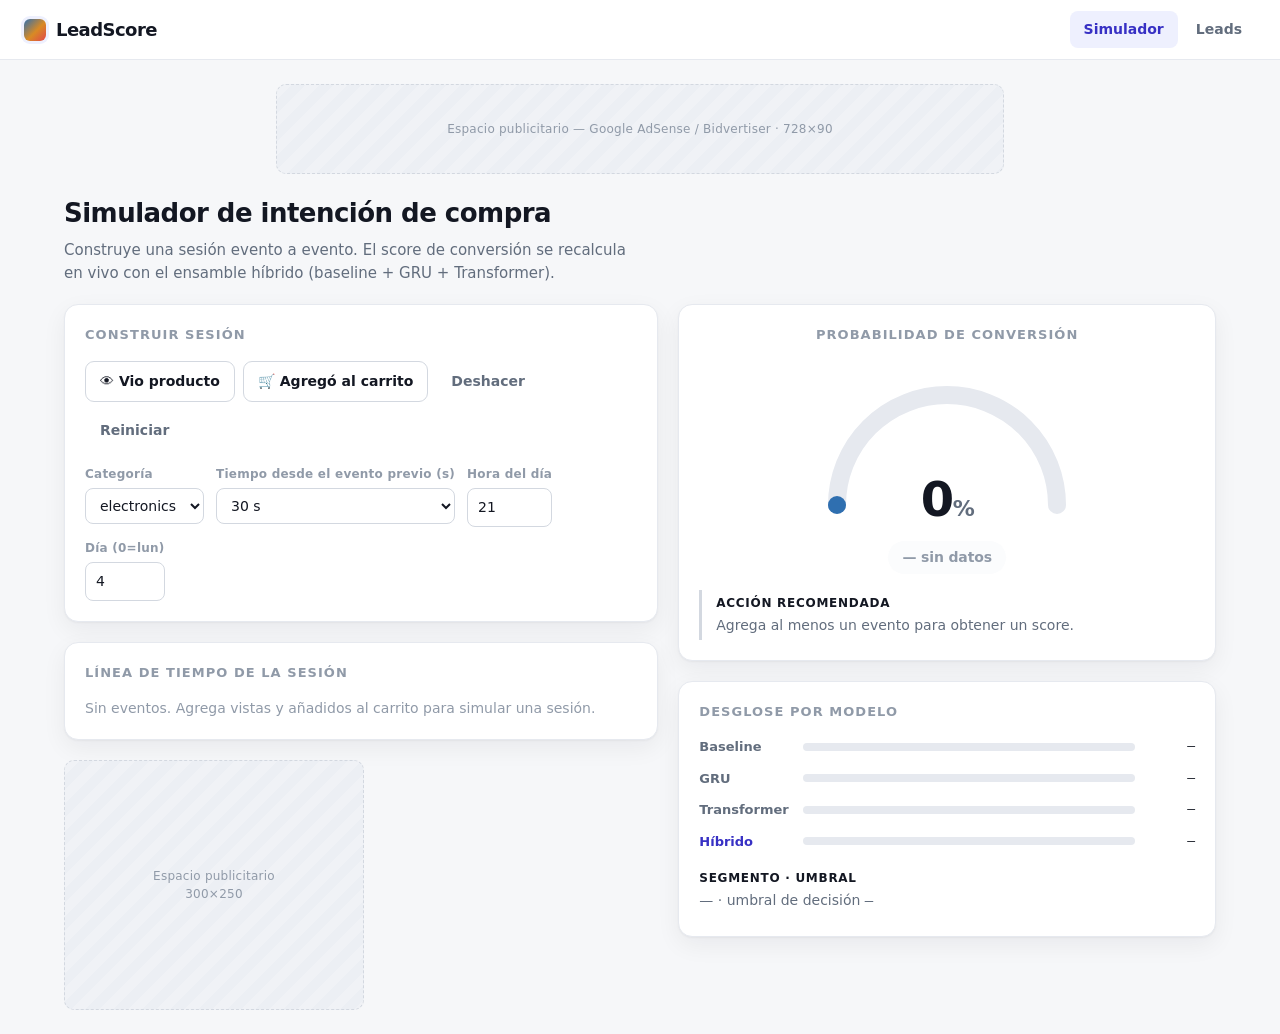
==== frontend/static/index.html @ fb284355 "M6 — frontend + docker-compose - frontend/static: simulador (index.html) con gauge de intención en v" ====
<!DOCTYPE html>
<html lang="es">
<head>
  <meta charset="utf-8" />
  <meta name="viewport" content="width=device-width, initial-scale=1" />
  <title>LeadScore · Simulador de intención</title>
  <link rel="stylesheet" href="styles.css" />
</head>
<body>
  <header class="topbar">
    <div class="brand"><span class="spark"></span> LeadScore</div>
    <nav class="nav">
      <a href="index.html" class="active">Simulador</a>
      <a href="dashboard.html">Leads</a>
    </nav>
  </header>

  <main class="wrap">
    <!-- Publicidad: banner superior 728x90 -->
    <div class="ad-slot banner">Espacio publicitario — Google AdSense / Bidvertiser · 728×90</div>
    <!--
      AdSense (pegar client-id y descomentar):
      <script async src="https://pagead2.googlesyndication.com/pagead/js/adsbygoogle.js?client=ca-pub-XXXXX" crossorigin="anonymous"></script>
      <ins class="adsbygoogle" style="display:block" data-ad-client="ca-pub-XXXXX" data-ad-slot="0000000000" data-ad-format="horizontal"></ins>
      <script>(adsbygoogle = window.adsbygoogle || []).push({});</script>
    -->

    <div class="page-head">
      <h1>Simulador de intención de compra</h1>
      <p>Construye una sesión evento a evento. El score de conversión se recalcula en
         vivo con el ensamble híbrido (baseline + GRU + Transformer).</p>
    </div>

    <div class="grid">
      <!-- Columna izquierda: construir la sesión -->
      <div class="col">
        <section class="card">
          <h2>Construir sesión</h2>
          <div class="event-buttons">
            <button class="btn view" data-type="view">Vio producto</button>
            <button class="btn cart" data-type="addtocart">Agregó al carrito</button>
            <button class="btn btn-ghost" id="undo">Deshacer</button>
            <button class="btn btn-ghost" id="reset">Reiniciar</button>
          </div>
          <div class="controls">
            <div class="field">
              <label for="category">Categoría</label>
              <select id="category">
                <option>electronics</option>
                <option>fashion</option>
                <option>home</option>
                <option>toys</option>
                <option>books</option>
                <option>grocery</option>
              </select>
            </div>
            <div class="field">
              <label for="seconds">Tiempo desde el evento previo (s)</label>
              <select id="seconds">
                <option value="0">inmediato (0s)</option>
                <option value="10">10 s</option>
                <option value="30" selected>30 s</option>
                <option value="90">90 s</option>
                <option value="300">5 min</option>
              </select>
            </div>
            <div class="field">
              <label for="hour">Hora del día</label>
              <input type="number" id="hour" min="0" max="23" value="21" />
            </div>
            <div class="field">
              <label for="dow">Día (0=lun)</label>
              <input type="number" id="dow" min="0" max="6" value="4" />
            </div>
          </div>
        </section>

        <section class="card">
          <h2>Línea de tiempo de la sesión</h2>
          <ul class="timeline" id="timeline"></ul>
        </section>

        <!-- Publicidad: caja lateral 300x250 -->
        <div class="ad-slot box">Espacio publicitario<br />300×250</div>
      </div>

      <!-- Columna derecha: score en vivo -->
      <div class="col">
        <section class="card gauge-card">
          <h2>Probabilidad de conversión</h2>
          <div class="gauge">
            <svg viewBox="0 0 260 140" role="img" aria-label="Medidor de intención">
              <path class="gauge-track" d="M 20 130 A 110 110 0 0 1 240 130" pathLength="100" />
              <path class="gauge-value" id="gaugeArc" d="M 20 130 A 110 110 0 0 1 240 130"
                    pathLength="100" stroke="var(--cold)" stroke-dasharray="0 100" />
            </svg>
            <div class="gauge-readout">
              <div class="gauge-num"><span id="scoreNum">0</span><span class="pct">%</span></div>
            </div>
          </div>
          <div class="band" id="band" data-band="—">— sin datos</div>
          <div class="action" id="action">
            <strong>Acción recomendada</strong>
            <span id="actionText">Agrega al menos un evento para obtener un score.</span>
          </div>
        </section>

        <section class="card">
          <h2>Desglose por modelo</h2>
          <div class="breakdown" id="breakdown">
            <div class="bk-row"><span class="name">Baseline</span><div class="bar"><span data-k="baseline"></span></div><span class="val" data-v="baseline">—</span></div>
            <div class="bk-row"><span class="name">GRU</span><div class="bar"><span data-k="gru"></span></div><span class="val" data-v="gru">—</span></div>
            <div class="bk-row"><span class="name">Transformer</span><div class="bar"><span data-k="transformer"></span></div><span class="val" data-v="transformer">—</span></div>
            <div class="bk-row ens"><span class="name ens">Híbrido</span><div class="bar"><span data-k="ensemble"></span></div><span class="val" data-v="ensemble">—</span></div>
          </div>
          <div class="action" style="border:0;padding-left:0;margin-top:14px">
            <strong>Segmento · umbral</strong>
            <span><span id="segment">—</span> · umbral de decisión <span id="threshold" style="font-family:var(--mono)">—</span></span>
          </div>
        </section>
      </div>
    </div>
  </main>

  <script src="app.js"></script>
</body>
</html>
---- frontend/static/styles.css ----
/* LeadScore — sistema de diseño "señal de intención".
   Tipografía del sistema, un acento de marca (índigo) + escala térmica semántica
   (frío/tibio/caliente) que encoda la probabilidad. Sin frameworks. */

:root {
  /* superficie */
  --bg: #f6f7f9;
  --surface: #ffffff;
  --surface-2: #fbfcfd;
  --ink: #131722;
  --muted: #626d7d;
  --faint: #909aa8;
  --border: #e6e9ef;
  --border-strong: #d3d8e0;

  /* acento de marca */
  --accent: #4f46e5;
  --accent-ink: #3730c4;
  --accent-soft: #eef0fe;

  /* escala térmica (dato, no decoración) */
  --cold: #2f6fb0;
  --warm: #d98a24;
  --hot: #e0474c;
  --cold-soft: #e9f1f8;
  --warm-soft: #fbf0dc;
  --hot-soft: #fbe6e6;

  --radius: 14px;
  --radius-sm: 9px;
  --shadow: 0 1px 2px rgba(19, 23, 34, .04), 0 8px 24px rgba(19, 23, 34, .06);
  --mono: ui-monospace, "SF Mono", "SFMono-Regular", "Menlo", "Consolas", monospace;
  --sans: system-ui, -apple-system, "Segoe UI", Roboto, "Helvetica Neue", Arial, sans-serif;
}

* { box-sizing: border-box; }

body {
  margin: 0;
  font-family: var(--sans);
  background: var(--bg);
  color: var(--ink);
  -webkit-font-smoothing: antialiased;
  line-height: 1.5;
}

h1, h2, h3 { margin: 0; font-weight: 650; letter-spacing: -.02em; }
a { color: inherit; }

/* ---------- barra superior ---------- */
.topbar {
  display: flex;
  align-items: center;
  gap: 28px;
  padding: 0 24px;
  height: 60px;
  background: var(--surface);
  border-bottom: 1px solid var(--border);
  position: sticky;
  top: 0;
  z-index: 10;
}
.brand {
  display: flex;
  align-items: center;
  gap: 10px;
  font-weight: 700;
  letter-spacing: -.03em;
  font-size: 18px;
}
.brand .spark {
  width: 22px; height: 22px;
  border-radius: 6px;
  background: linear-gradient(135deg, var(--cold), var(--warm) 55%, var(--hot));
  box-shadow: 0 0 0 3px var(--accent-soft);
}
.nav { display: flex; gap: 4px; margin-left: auto; }
.nav a {
  text-decoration: none;
  color: var(--muted);
  font-size: 14px; font-weight: 550;
  padding: 8px 14px;
  border-radius: 8px;
}
.nav a:hover { background: var(--surface-2); color: var(--ink); }
.nav a.active { background: var(--accent-soft); color: var(--accent-ink); }

/* ---------- layout ---------- */
.wrap { max-width: 1200px; margin: 0 auto; padding: 24px; }
.page-head { margin-bottom: 20px; }
.page-head h1 { font-size: 26px; }
.page-head p { margin: 6px 0 0; color: var(--muted); font-size: 15px; max-width: 60ch; }

.grid { display: grid; grid-template-columns: 1.05fr .95fr; gap: 20px; align-items: start; }
.col { display: flex; flex-direction: column; gap: 20px; }

.card {
  background: var(--surface);
  border: 1px solid var(--border);
  border-radius: var(--radius);
  box-shadow: var(--shadow);
  padding: 20px;
}
.card h2 {
  font-size: 13px; text-transform: uppercase; letter-spacing: .08em;
  color: var(--faint); font-weight: 600; margin-bottom: 16px;
}

/* ---------- constructor de sesión ---------- */
.event-buttons { display: flex; flex-wrap: wrap; gap: 8px; }
.btn {
  font: inherit; font-size: 14px; font-weight: 550;
  border: 1px solid var(--border-strong);
  background: var(--surface);
  color: var(--ink);
  padding: 9px 14px; border-radius: var(--radius-sm);
  cursor: pointer; transition: background .12s, border-color .12s, transform .05s;
}
.btn:hover { background: var(--surface-2); border-color: var(--faint); }
.btn:active { transform: translateY(1px); }
.btn.view::before { content: "👁  "; }
.btn.cart::before { content: "🛒  "; }
.btn-primary { background: var(--accent); color: #fff; border-color: var(--accent); }
.btn-primary:hover { background: var(--accent-ink); border-color: var(--accent-ink); }
.btn-ghost { color: var(--muted); border-color: transparent; background: transparent; }
.btn-ghost:hover { background: var(--surface-2); color: var(--ink); }

.controls { display: flex; gap: 12px; flex-wrap: wrap; margin-top: 14px; }
.field { display: flex; flex-direction: column; gap: 5px; }
.field label { font-size: 12px; color: var(--faint); font-weight: 600; letter-spacing: .02em; }
select, input[type="number"] {
  font: inherit; font-size: 14px;
  padding: 8px 10px; border-radius: 8px;
  border: 1px solid var(--border-strong); background: var(--surface); color: var(--ink);
}

/* ---------- timeline ---------- */
.timeline { list-style: none; margin: 0; padding: 0; display: flex; flex-direction: column; gap: 8px; }
.timeline:empty::after {
  content: "Sin eventos. Agrega vistas y añadidos al carrito para simular una sesión.";
  color: var(--faint); font-size: 14px;
}
.tl-item {
  display: grid; grid-template-columns: 26px 1fr auto; align-items: center; gap: 10px;
  padding: 9px 12px; border: 1px solid var(--border); border-radius: 10px;
  background: var(--surface-2); animation: slideIn .18s ease;
}
.tl-item .dot { width: 9px; height: 9px; border-radius: 50%; justify-self: center; }
.tl-item.view .dot { background: var(--cold); }
.tl-item.addtocart .dot { background: var(--warm); }
.tl-item .label { font-size: 14px; font-weight: 550; }
.tl-item .meta { font-family: var(--mono); font-size: 12px; color: var(--muted); }
@keyframes slideIn { from { opacity: 0; transform: translateY(-4px); } to { opacity: 1; transform: none; } }

/* ---------- gauge (elemento firma) ---------- */
.gauge-card { text-align: center; }
.gauge { position: relative; width: 260px; height: 168px; margin: 4px auto 0; }
.gauge svg { width: 100%; height: 100%; overflow: visible; }
.gauge-track { fill: none; stroke: var(--border); stroke-width: 18; stroke-linecap: round; }
.gauge-value {
  fill: none; stroke-width: 18; stroke-linecap: round;
  transition: stroke-dashoffset .5s cubic-bezier(.22,.61,.36,1), stroke .5s;
}
.gauge-readout {
  position: absolute; left: 0; right: 0; bottom: 6px;
}
.gauge-num {
  font-size: 48px; font-weight: 700; letter-spacing: -.03em;
  font-variant-numeric: tabular-nums; line-height: 1;
}
.gauge-num .pct { font-size: 22px; color: var(--muted); font-weight: 600; }
.band {
  display: inline-flex; align-items: center; gap: 7px;
  margin-top: 12px; padding: 6px 14px; border-radius: 999px;
  font-size: 14px; font-weight: 650; letter-spacing: -.01em;
}
.band[data-band="caliente"] { background: var(--hot-soft); color: var(--hot); }
.band[data-band="tibio"]    { background: var(--warm-soft); color: var(--warm); }
.band[data-band="frío"]     { background: var(--cold-soft); color: var(--cold); }
.band[data-band="—"]        { background: var(--surface-2); color: var(--faint); }

.action {
  margin-top: 16px; text-align: left;
  border-left: 3px solid var(--border-strong); padding: 4px 0 4px 14px;
  color: var(--muted); font-size: 14px; min-height: 40px;
}
.action strong { color: var(--ink); display: block; font-size: 12px; text-transform: uppercase;
  letter-spacing: .06em; margin-bottom: 3px; }

/* ---------- breakdown ---------- */
.breakdown { display: flex; flex-direction: column; gap: 12px; }
.bk-row { display: grid; grid-template-columns: 92px 1fr 48px; align-items: center; gap: 12px; }
.bk-row .name { font-size: 13px; color: var(--muted); font-weight: 550; }
.bk-row .name.ens { color: var(--accent-ink); font-weight: 650; }
.bar { height: 8px; background: var(--border); border-radius: 999px; overflow: hidden; }
.bar > span { display: block; height: 100%; border-radius: 999px; background: var(--accent);
  width: 0; transition: width .5s cubic-bezier(.22,.61,.36,1); }
.bk-row.ens .bar > span { background: linear-gradient(90deg, var(--cold), var(--warm), var(--hot)); }
.bk-row .val { font-family: var(--mono); font-size: 13px; text-align: right; color: var(--ink);
  font-variant-numeric: tabular-nums; }

/* ---------- ad-slots ---------- */
.ad-slot {
  display: flex; align-items: center; justify-content: center;
  background: repeating-linear-gradient(135deg, #f0f2f6, #f0f2f6 10px, #eceff4 10px, #eceff4 20px);
  border: 1px dashed var(--border-strong); border-radius: 10px;
  color: var(--faint); font-size: 12px; letter-spacing: .02em; text-align: center;
}
.ad-slot.banner { height: 90px; max-width: 728px; margin: 0 auto 20px; }
.ad-slot.box { height: 250px; width: 100%; max-width: 300px; }

/* ---------- dashboard ---------- */
.dropzone {
  border: 2px dashed var(--border-strong); border-radius: var(--radius);
  background: var(--surface); padding: 40px; text-align: center; cursor: pointer;
  transition: border-color .15s, background .15s;
}
.dropzone:hover, .dropzone.drag { border-color: var(--accent); background: var(--accent-soft); }
.dropzone .big { font-size: 16px; font-weight: 600; }
.dropzone .hint { color: var(--muted); font-size: 13px; margin-top: 6px; }
.dropzone .mono { font-family: var(--mono); font-size: 12px; color: var(--faint); margin-top: 10px; }

.toolbar { display: flex; align-items: center; gap: 12px; margin: 20px 0 12px; flex-wrap: wrap; }
.toolbar .count { color: var(--muted); font-size: 14px; margin-right: auto; }

.table-wrap { overflow-x: auto; border: 1px solid var(--border); border-radius: var(--radius); background: var(--surface); }
table { width: 100%; border-collapse: collapse; font-size: 14px; }
th, td { padding: 11px 14px; text-align: left; white-space: nowrap; }
thead th {
  font-size: 12px; text-transform: uppercase; letter-spacing: .05em; color: var(--faint);
  font-weight: 600; border-bottom: 1px solid var(--border); background: var(--surface-2);
}
tbody tr { border-bottom: 1px solid var(--border); }
tbody tr:last-child { border-bottom: none; }
tbody tr:hover { background: var(--surface-2); }
td.prob { font-family: var(--mono); font-variant-numeric: tabular-nums; }
.semaphore { font-size: 15px; }
.seg-tag {
  font-size: 12px; padding: 3px 9px; border-radius: 999px;
  background: var(--surface-2); border: 1px solid var(--border); color: var(--muted);
}
.mini-bar { height: 6px; width: 90px; background: var(--border); border-radius: 999px; overflow: hidden; display: inline-block; vertical-align: middle; }
.mini-bar > span { display: block; height: 100%; border-radius: 999px; }

/* ---------- responsive ---------- */
@media (max-width: 900px) {
  .grid { grid-template-columns: 1fr; }
  .ad-slot.box { max-width: 100%; }
}

/* ---------- accesibilidad ---------- */
:focus-visible { outline: 2px solid var(--accent); outline-offset: 2px; }
@media (prefers-reduced-motion: reduce) {
  * { animation: none !important; transition: none !important; }
}
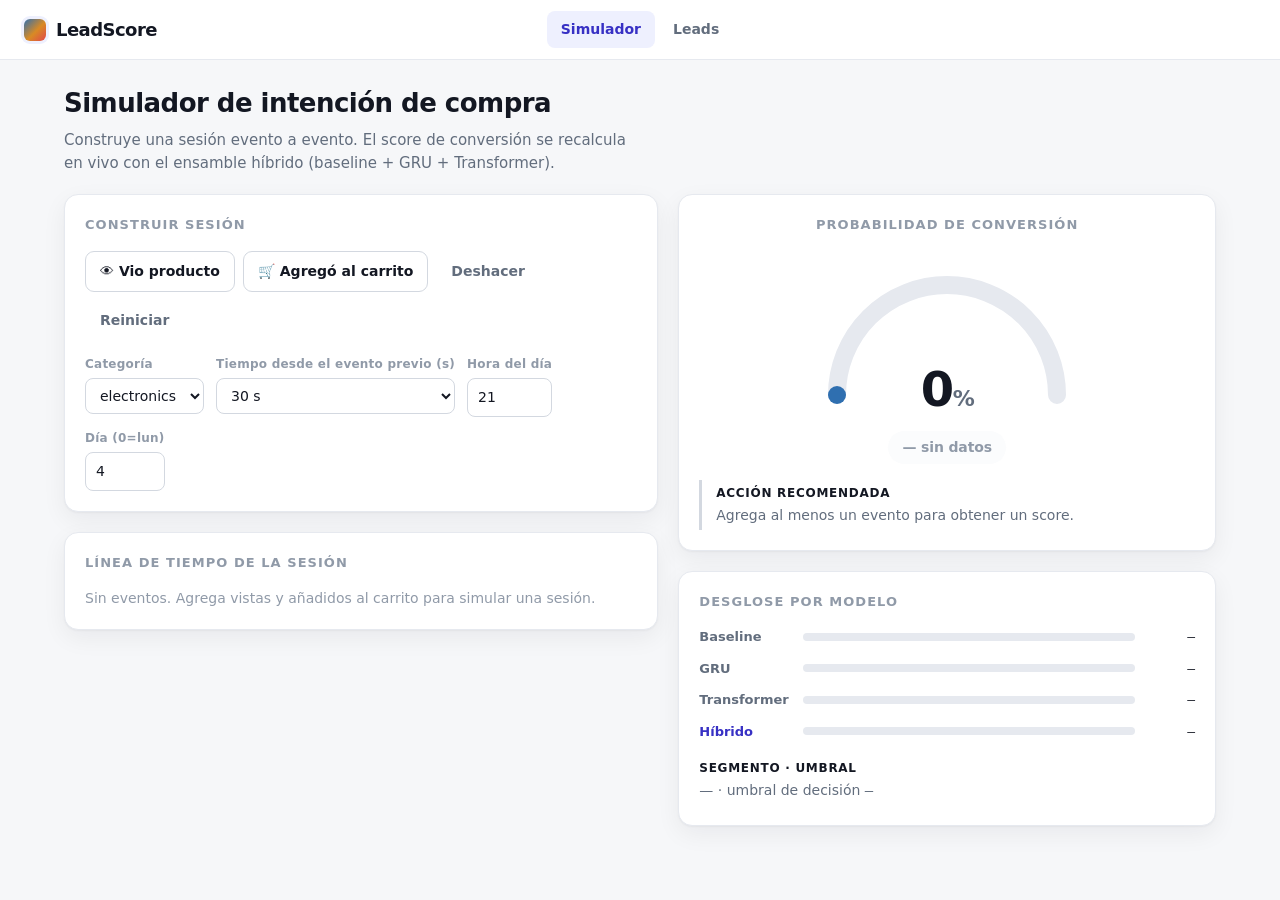
==== commit 3514cdd9: "frontend: quitar espacios publicitarios y centrar los tabs Los ad-slots no son parte de la pauta (el" ====
--- a/frontend/static/index.html
+++ b/frontend/static/index.html
@@ -16,15 +16,6 @@
   </header>
 
   <main class="wrap">
-    <!-- Publicidad: banner superior 728x90 -->
-    <div class="ad-slot banner">Espacio publicitario — Google AdSense / Bidvertiser · 728×90</div>
-    <!--
-      AdSense (pegar client-id y descomentar):
-      <script async src="https://pagead2.googlesyndication.com/pagead/js/adsbygoogle.js?client=ca-pub-XXXXX" crossorigin="anonymous"></script>
-      <ins class="adsbygoogle" style="display:block" data-ad-client="ca-pub-XXXXX" data-ad-slot="0000000000" data-ad-format="horizontal"></ins>
-      <script>(adsbygoogle = window.adsbygoogle || []).push({});</script>
-    -->
-
     <div class="page-head">
       <h1>Simulador de intención de compra</h1>
       <p>Construye una sesión evento a evento. El score de conversión se recalcula en
@@ -79,9 +70,6 @@
           <h2>Línea de tiempo de la sesión</h2>
           <ul class="timeline" id="timeline"></ul>
         </section>
-
-        <!-- Publicidad: caja lateral 300x250 -->
-        <div class="ad-slot box">Espacio publicitario<br />300×250</div>
       </div>
 
       <!-- Columna derecha: score en vivo -->
--- a/frontend/static/styles.css
+++ b/frontend/static/styles.css
@@ -49,7 +49,10 @@
 
 /* ---------- barra superior ---------- */
 .topbar {
-  display: flex;
+  /* La tercera columna, vacía, equilibra a la marca para que .nav quede
+     centrada respecto a la página y no respecto al espacio sobrante. */
+  display: grid;
+  grid-template-columns: 1fr auto 1fr;
   align-items: center;
   gap: 28px;
   padding: 0 24px;
@@ -74,7 +77,7 @@
   background: linear-gradient(135deg, var(--cold), var(--warm) 55%, var(--hot));
   box-shadow: 0 0 0 3px var(--accent-soft);
 }
-.nav { display: flex; gap: 4px; margin-left: auto; }
+.nav { display: flex; gap: 4px; }
 .nav a {
   text-decoration: none;
   color: var(--muted);
@@ -199,16 +202,6 @@
 .bk-row .val { font-family: var(--mono); font-size: 13px; text-align: right; color: var(--ink);
   font-variant-numeric: tabular-nums; }
 
-/* ---------- ad-slots ---------- */
-.ad-slot {
-  display: flex; align-items: center; justify-content: center;
-  background: repeating-linear-gradient(135deg, #f0f2f6, #f0f2f6 10px, #eceff4 10px, #eceff4 20px);
-  border: 1px dashed var(--border-strong); border-radius: 10px;
-  color: var(--faint); font-size: 12px; letter-spacing: .02em; text-align: center;
-}
-.ad-slot.banner { height: 90px; max-width: 728px; margin: 0 auto 20px; }
-.ad-slot.box { height: 250px; width: 100%; max-width: 300px; }
-
 /* ---------- dashboard ---------- */
 .dropzone {
   border: 2px dashed var(--border-strong); border-radius: var(--radius);
@@ -245,7 +238,6 @@
 /* ---------- responsive ---------- */
 @media (max-width: 900px) {
   .grid { grid-template-columns: 1fr; }
-  .ad-slot.box { max-width: 100%; }
 }
 
 /* ---------- accesibilidad ---------- */
